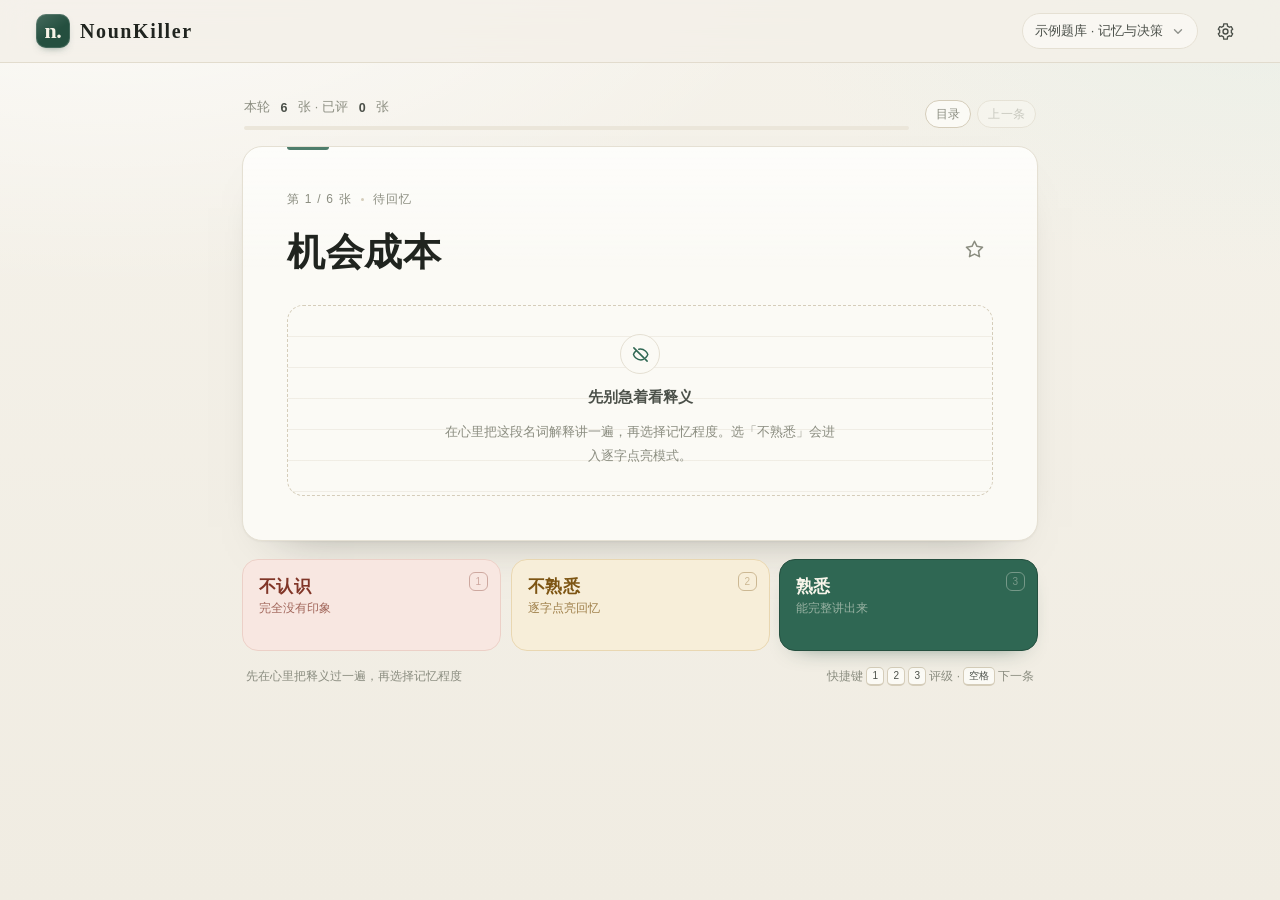
==== web/index.html @ 2505cd63 "NounKiller 1.2.0" ====
<!DOCTYPE html>
<html lang="zh-CN">
<head>
  <meta charset="utf-8">
  <meta name="viewport" content="width=device-width, initial-scale=1, maximum-scale=1, user-scalable=no, viewport-fit=cover">
  <meta name="theme-color" content="#f3f0e8">
  <meta name="description" content="NounKiller —— 用三级记忆评级和逐字回忆，把名词解释真正背下来。">
  <title>NounKiller · 名词解释记忆</title>
  <link rel="icon" href="icons/favicon.svg" type="image/svg+xml">
  <link rel="apple-touch-icon" href="icons/apple-touch-icon.png">
  <link rel="manifest" href="manifest.webmanifest">
  <link rel="stylesheet" href="css/app.css">
</head>
<body>
  <div class="app" id="app">
    <header class="appbar">
      <button class="brand" id="brandHome" type="button" aria-label="回到当前题库">
        <span class="seal" aria-hidden="true">n.</span>
        <span class="brand-name">NounKiller</span>
      </button>
      <div class="appbar-right">
        <button class="deck-chip" id="deckBtn" type="button" aria-haspopup="dialog">
          <span class="deck-chip-label" id="deckName">示例题库</span>
          <svg viewBox="0 0 16 16" aria-hidden="true"><path d="M4 6.5 8 10.5 12 6.5" fill="none" stroke="currentColor" stroke-width="1.6" stroke-linecap="round" stroke-linejoin="round"/></svg>
        </button>
        <button class="icon-btn" id="settingsBtn" type="button" aria-label="设置" aria-haspopup="dialog">
          <svg viewBox="0 0 20 20" aria-hidden="true"><path d="M10 12.6a2.6 2.6 0 1 0 0-5.2 2.6 2.6 0 0 0 0 5.2Z" fill="none" stroke="currentColor" stroke-width="1.5"/><path d="M16.1 11.2a6.6 6.6 0 0 0 0-2.4l1.5-1.2-1.6-2.8-1.9.7a6.5 6.5 0 0 0-2-1.2L11.9 2H8.1l-.2 2.3a6.5 6.5 0 0 0-2 1.2l-1.9-.7L2.4 7.6l1.5 1.2a6.6 6.6 0 0 0 0 2.4l-1.5 1.2 1.6 2.8 1.9-.7a6.5 6.5 0 0 0 2 1.2l.2 2.3h3.8l.2-2.3a6.5 6.5 0 0 0 2-1.2l1.9.7 1.6-2.8-1.5-1.2Z" fill="none" stroke="currentColor" stroke-width="1.4" stroke-linejoin="round"/></svg>
        </button>
      </div>
    </header>

    <main class="main" id="main">
      <section class="screen study" id="studyScreen" aria-live="polite">
        <div class="study-top">
          <div class="study-meta">
            <div class="crumbs" id="crumbs"></div>
            <div class="progress" role="progressbar" aria-label="本轮进度" aria-valuemin="0" aria-valuemax="100" aria-valuenow="0" id="progress">
              <i id="progressFill"></i>
            </div>
          </div>
          <div class="study-nav">
            <button class="nav-btn" id="tocBtn" type="button" aria-haspopup="dialog" title="打开目录">目录</button>
            <button class="nav-btn" id="prevBtn" type="button" title="上一条">上一条</button>
          </div>
        </div>

        <article class="card" id="card">
          <div class="card-eyebrow">
            <span id="cardCounter">第 1 张</span>
            <span class="eyebrow-dot" aria-hidden="true"></span>
            <span id="cardStatus">待回忆</span>
          </div>
          <div class="term-row">
            <h1 class="term" id="term"></h1>
            <button class="fav-btn" id="favBtn" type="button" aria-label="收藏这个词条" aria-pressed="false">
              <svg viewBox="0 0 24 24" aria-hidden="true"><path d="M12 3.4l2.6 5.3 5.8.9-4.2 4.1 1 5.8-5.2-2.7-5.2 2.7 1-5.8-4.2-4.1 5.8-.9z"/></svg>
            </button>
          </div>
          <div class="answer" id="answer"></div>
          <div class="answer-tools" id="answerTools" hidden></div>
        </article>

        <div class="rating" id="ratingBar">
          <button class="rate-btn unknown" type="button" data-rating="unknown">
            <span class="rate-key" aria-hidden="true">1</span>
            <span class="rate-main">不认识</span>
            <span class="rate-sub">完全没有印象</span>
          </button>
          <button class="rate-btn fuzzy" type="button" data-rating="fuzzy">
            <span class="rate-key" aria-hidden="true">2</span>
            <span class="rate-main">不熟悉</span>
            <span class="rate-sub">逐字点亮回忆</span>
          </button>
          <button class="rate-btn known" type="button" data-rating="known">
            <span class="rate-key" aria-hidden="true">3</span>
            <span class="rate-main">熟悉</span>
            <span class="rate-sub">能完整讲出来</span>
          </button>
        </div>

        <div class="next-row" id="nextRow" hidden></div>

        <div class="session-foot" id="sessionFoot">
          <span>先在心里把释义过一遍，再选择记忆程度</span>
          <span class="kbd-hint">快捷键 <kbd>1</kbd><kbd>2</kbd><kbd>3</kbd> 评级 · <kbd>空格</kbd> 下一条</span>
        </div>
      </section>

      <section class="screen done" id="doneScreen" hidden></section>
    </main>

    <div class="toast" id="toast" role="status" aria-live="polite" hidden></div>

    <div class="modal" id="modal" hidden>
      <div class="modal-backdrop" data-close="1"></div>
      <div class="modal-panel" role="dialog" aria-modal="true" aria-labelledby="modalTitle">
        <header class="modal-head">
          <div>
            <p class="modal-kicker" id="modalKicker">NounKiller</p>
            <h2 id="modalTitle">题库</h2>
          </div>
          <button class="icon-btn" type="button" data-close="1" aria-label="关闭">
            <svg viewBox="0 0 20 20" aria-hidden="true"><path d="M5 5l10 10M15 5 5 15" stroke="currentColor" stroke-width="1.6" stroke-linecap="round"/></svg>
          </button>
        </header>
        <div class="modal-body" id="modalBody"></div>
        <footer class="modal-foot" id="modalFoot"></footer>
      </div>
    </div>

  </div>

  <script src="js/core.js"></script>
  <script src="js/store.js"></script>
  <script src="js/app.js"></script>
</body>
</html>
---- web/css/app.css ----
/* ==========================================================================
   NounKiller · app.css
   纸张质感 + 墨绿印章的学习界面；移动端底部固定评级栏。
   ========================================================================== */

:root {
  --bg: #f3f0e8;
  --bg-deep: #ebe6da;
  --surface: #fbfaf5;
  --surface-2: #f7f4ec;
  --ink: #20241f;
  --ink-soft: #4b5049;
  --muted: #8b8d80;
  --line: #e5e0d3;
  --line-strong: #d5cdba;
  --accent: #2f6753;
  --accent-deep: #244f3f;
  --accent-tint: #e4eee7;
  --amber: #9a6b1e;
  --star: #e8b53a;
  --amber-deep: #7d5513;
  --amber-tint: #f7eed9;
  --amber-line: #e9d7b1;
  --brick: #9d4436;
  --brick-deep: #803527;
  --brick-tint: #f8e7e1;
  --brick-line: #ecd0c7;
  --block: #e5dfd0;
  --block-deep: #d8d0bd;
  --radius: 20px;
  --shadow-card: 0 1px 2px rgba(32, 36, 31, 0.04), 0 24px 48px -38px rgba(32, 36, 31, 0.5);
  --font-sans: -apple-system, BlinkMacSystemFont, "PingFang SC", "Hiragino Sans GB", "Microsoft YaHei", "Noto Sans SC", sans-serif;
  --font-serif: "Songti SC", "STSong", "Noto Serif SC", "Source Han Serif SC", "SimSun", Georgia, serif;
  --def-size: 18px;
  --line-height-def: 1.95;
}

* { box-sizing: border-box; }

/* hidden 属性必须始终压过组件的 display */
[hidden] { display: none !important; }

/* 禁止双击/双指缩放页面；滚动与点击不受影响 */
html, body { touch-action: pan-x pan-y; }

html, body { height: 100%; }

body {
  margin: 0;
  background-color: var(--bg);
  background-image:
    radial-gradient(1200px 600px at 8% -8%, rgba(255, 255, 255, 0.75), transparent 60%),
    radial-gradient(900px 500px at 100% 0%, rgba(228, 238, 231, 0.55), transparent 55%),
    linear-gradient(180deg, #f5f2ea 0%, #f0ece2 100%);
  background-attachment: fixed;
  color: var(--ink);
  font-family: var(--font-sans);
  -webkit-font-smoothing: antialiased;
  text-rendering: optimizeLegibility;
  -webkit-tap-highlight-color: transparent;
}

body.font-s { --def-size: 16.5px; }
body.font-l { --def-size: 20px; }

button, input, textarea, select { font: inherit; color: inherit; }
button { cursor: pointer; }
button:disabled { cursor: default; opacity: 0.5; }

:focus-visible {
  outline: 2px solid var(--accent);
  outline-offset: 2px;
}

kbd {
  display: inline-block;
  min-width: 18px;
  padding: 1px 5px;
  border: 1px solid var(--line-strong);
  border-bottom-width: 2px;
  border-radius: 5px;
  background: var(--surface);
  color: var(--ink-soft);
  font-family: var(--font-sans);
  font-size: 10px;
  line-height: 1.4;
  text-align: center;
}

.app {
  min-height: 100dvh;
  display: flex;
  flex-direction: column;
}

/* ---------- 顶栏 ---------- */

.appbar {
  position: sticky;
  top: 0;
  z-index: 30;
  display: flex;
  align-items: center;
  justify-content: space-between;
  gap: 12px;
  padding: 12px clamp(16px, 4vw, 36px);
  background: rgba(243, 240, 232, 0.82);
  -webkit-backdrop-filter: blur(14px) saturate(1.1);
  backdrop-filter: blur(14px) saturate(1.1);
  border-bottom: 1px solid rgba(213, 205, 186, 0.6);
}

.brand {
  display: inline-flex;
  align-items: center;
  flex: 0 1 auto;
  gap: 10px;
  min-width: 0;
  padding: 0;
  border: 0;
  background: none;
  color: var(--ink);
}

.seal {
  display: grid;
  place-items: center;
  width: 34px;
  height: 34px;
  border-radius: 10px;
  background:
    linear-gradient(145deg, rgba(255, 255, 255, 0.16), transparent 55%),
    var(--accent-deep);
  color: #f7f3e7;
  font-family: var(--font-serif);
  font-size: 22px;
  font-weight: 600;
  letter-spacing: -0.02em;
  line-height: 1;
  box-shadow: inset 0 0 0 1px rgba(255, 255, 255, 0.14), 0 4px 10px -6px rgba(36, 79, 63, 0.8);
}

.brand-name {
  overflow: hidden;
  font-family: var(--font-serif);
  font-size: 20px;
  font-weight: 600;
  letter-spacing: 0.08em;
  text-overflow: ellipsis;
  white-space: nowrap;
}

.appbar-right {
  display: flex;
  flex: none;
  align-items: center;
  gap: 8px;
  min-width: 0;
}

.deck-chip {
  display: inline-flex;
  align-items: center;
  gap: 8px;
  min-width: 0;
  max-width: min(46vw, 340px);
  padding: 8px 12px;
  border: 1px solid var(--line);
  border-radius: 999px;
  background: rgba(251, 250, 245, 0.72);
  color: var(--ink-soft);
  font-size: 13px;
  transition: border-color 0.18s, background 0.18s;
}

.deck-chip:hover { border-color: var(--line-strong); background: var(--surface); }

.deck-chip svg { width: 14px; height: 14px; flex: none; opacity: 0.6; }

.deck-chip-label {
  overflow: hidden;
  text-overflow: ellipsis;
  white-space: nowrap;
}

.icon-btn {
  display: grid;
  place-items: center;
  width: 38px;
  height: 38px;
  padding: 0;
  border: 1px solid transparent;
  border-radius: 12px;
  background: transparent;
  color: var(--ink-soft);
  transition: background 0.18s, border-color 0.18s;
}

.icon-btn:hover { background: rgba(251, 250, 245, 0.9); border-color: var(--line); }
.icon-btn svg { width: 19px; height: 19px; }

/* ---------- 主区 ---------- */

.main {
  flex: 1;
  width: min(860px, 100%);
  margin: 0 auto;
  padding: clamp(18px, 3.4vw, 34px) clamp(16px, 4vw, 32px) 96px;
}

.screen { animation: screen-fade 0.24s ease both; }

/* 只做淡入：若给 .screen 加 transform，会让内部 position:fixed 的底部评级栏
   以 .screen 为包含块，移动端会错位。 */
@keyframes screen-fade {
  from { opacity: 0; }
  to { opacity: 1; }
}

@keyframes screen-in {
  from { opacity: 0; transform: translateY(6px); }
  to { opacity: 1; transform: none; }
}

.study-top {
  display: flex;
  align-items: flex-start;
  gap: 16px;
  margin: 2px 2px 16px;
}

.study-meta {
  display: flex;
  flex: 1;
  flex-direction: column;
  gap: 10px;
  min-width: 0;
}

.study-nav {
  display: flex;
  flex: none;
  gap: 6px;
  padding-top: 1px;
}

.nav-btn {
  min-height: 28px;
  padding: 0 10px;
  border: 1px solid var(--line-strong);
  border-radius: 999px;
  background: var(--surface);
  color: var(--muted);
  font-size: 12px;
  letter-spacing: 0.02em;
  white-space: nowrap;
  transition: color 0.16s, border-color 0.16s, background 0.16s;
}

.nav-btn:hover:not(:disabled) {
  color: var(--accent-deep);
  border-color: var(--accent);
  background: var(--accent-soft);
}

.nav-btn:disabled { opacity: 0.4; cursor: default; }

.crumbs {
  display: flex;
  align-items: center;
  gap: 10px;
  font-size: 12.5px;
  color: var(--muted);
  letter-spacing: 0.02em;
}

.crumbs b { color: var(--ink-soft); font-weight: 600; }

.progress {
  height: 4px;
  overflow: hidden;
  border-radius: 999px;
  background: var(--bg-deep);
}

.progress i {
  display: block;
  width: 0%;
  height: 100%;
  border-radius: inherit;
  background: linear-gradient(90deg, var(--accent), #4f8a70);
  transition: width 0.4s cubic-bezier(0.22, 0.7, 0.3, 1);
}

/* ---------- 卡片 ---------- */

.card {
  position: relative;
  padding: clamp(22px, 4.2vw, 44px);
  border: 1px solid var(--line);
  border-radius: var(--radius);
  background:
    linear-gradient(180deg, rgba(255, 255, 255, 0.55), transparent 120px),
    var(--surface);
  box-shadow: var(--shadow-card);
}

.card::before {
  content: "";
  position: absolute;
  top: 0;
  left: clamp(22px, 4.2vw, 44px);
  width: 42px;
  height: 3px;
  border-radius: 0 0 4px 4px;
  background: var(--accent);
  opacity: 0.85;
}

.card-eyebrow {
  display: flex;
  align-items: center;
  gap: 9px;
  margin-bottom: 18px;
  color: var(--muted);
  font-size: 12px;
  letter-spacing: 0.1em;
}

.eyebrow-dot {
  width: 3px;
  height: 3px;
  border-radius: 50%;
  background: var(--line-strong);
}

.term {
  margin: 0 0 clamp(18px, 3vw, 26px);
  color: var(--ink);
  font-family: var(--font-serif);
  font-size: clamp(26px, 3.6vw, 38px);
  font-weight: 700;
  line-height: 1.4;
  letter-spacing: 0.015em;
  overflow-wrap: anywhere;
}

.term:empty::after { content: "（未命名词条）"; color: var(--muted); }

.term-row {
  display: flex;
  align-items: flex-start;
  gap: 12px;
  margin: 0 0 clamp(18px, 3vw, 26px);
}

.term-row .term { flex: 1; min-width: 0; margin: 0; }

.fav-btn {
  flex: none;
  display: grid;
  place-items: center;
  width: 38px;
  height: 38px;
  margin-top: 4px;
  padding: 0;
  border: 0;
  border-radius: 11px;
  background: none;
  color: var(--muted);
  transition: color 0.16s, background 0.16s, transform 0.12s;
}

.fav-btn svg {
  width: 23px;
  height: 23px;
  fill: none;
  stroke: currentColor;
  stroke-width: 1.6;
  stroke-linejoin: round;
}

.fav-btn:hover { background: var(--surface-2); color: var(--amber); }
.fav-btn:active { transform: scale(0.9); }
.fav-btn.on { color: var(--star); }
.fav-btn.on svg { fill: var(--star); stroke: var(--star); }

.answer { min-height: 150px; }

/* 待回忆占位 */

.prompt-block {
  display: flex;
  flex-direction: column;
  align-items: center;
  justify-content: center;
  gap: 10px;
  min-height: 190px;
  padding: 28px 20px;
  border: 1px dashed var(--line-strong);
  border-radius: 16px;
  background:
    repeating-linear-gradient(180deg, transparent 0 30px, rgba(213, 205, 186, 0.28) 30px 31px);
  color: var(--muted);
  text-align: center;
}

.prompt-block .prompt-icon {
  display: grid;
  place-items: center;
  width: 40px;
  height: 40px;
  border: 1px solid var(--line);
  border-radius: 50%;
  background: var(--surface);
  color: var(--accent);
}

.prompt-block .prompt-icon svg { width: 19px; height: 19px; }

.prompt-block p { margin: 0; font-size: 13px; line-height: 1.8; }
.prompt-block .prompt-title { color: var(--ink-soft); font-size: 14.5px; font-weight: 600; }
.prompt-block .prompt-sub { max-width: 30em; }

/* 全文 */

.full-text {
  padding: 20px 22px;
  border: 1px solid var(--line);
  border-radius: 14px;
  background: var(--surface-2);
  color: var(--ink);
  font-size: var(--def-size);
  line-height: var(--line-height-def);
  letter-spacing: 0.012em;
  white-space: pre-wrap;
  overflow-wrap: anywhere;
  user-select: text;
}

.full-text .c { border-radius: 2px; }
.full-text .c.hl-yellow { --hl: #f3e2a0; --hl-ink: #c79a22; }
.full-text .c.hl-green { --hl: #cfe4c6; --hl-ink: #5b9364; }
.full-text .c.hl-pink { --hl: #f4cdd0; --hl-ink: #c26b78; }

.full-text .c.hl-style-marker { background: var(--hl); }

.full-text .c.hl-style-line {
  text-decoration: underline;
  text-decoration-color: var(--hl-ink);
  text-decoration-thickness: 2px;
  text-underline-offset: 4px;
}

.full-text .c.hl-style-wavy {
  text-decoration: underline wavy var(--hl-ink);
  text-decoration-thickness: 1.5px;
  text-underline-offset: 5px;
}

/* 旧数据兼容 */
.full-text .c.hl-underline {
  text-decoration: underline;
  text-decoration-color: var(--accent);
  text-decoration-thickness: 2px;
  text-underline-offset: 4px;
}

.full-text .c.sel {
  background: #cfded6 !important;
  box-shadow: inset 0 -2px 0 rgba(47, 103, 83, 0.55);
}

.answer.marking .full-text { cursor: crosshair; touch-action: none; }
.answer.marking .full-text .c { cursor: text; }

.text-caret-bar {
  display: inline-block;
  width: 2px;
  height: 1.15em;
  margin: 0 -1px;
  vertical-align: -0.18em;
  background: var(--accent);
  animation: caret-blink 1s steps(2) infinite;
}

@keyframes caret-blink { 50% { opacity: 0; } }

.answer-tools {
  display: flex;
  align-items: center;
  justify-content: space-between;
  gap: 12px;
  margin-top: 14px;
  color: var(--muted);
  font-size: 12px;
}

.tool-chip {
  display: inline-flex;
  align-items: center;
  gap: 6px;
  padding: 7px 12px;
  border: 1px solid var(--line);
  border-radius: 999px;
  background: var(--surface);
  color: var(--ink-soft);
  font-size: 12.5px;
  transition: background 0.18s, border-color 0.18s, color 0.18s;
}

.tool-chip:hover { border-color: var(--line-strong); }
.tool-chip.active { border-color: var(--accent); background: var(--accent-tint); color: var(--accent-deep); }
.tool-chip svg { width: 14px; height: 14px; }

.tool-left { display: flex; flex-wrap: wrap; align-items: center; gap: 8px; }
.tool-hint { color: var(--muted); font-size: 12px; }

/* 逐字回忆 */

.recall-wrap { animation: screen-in 0.25s ease both; }

.recall-text {
  padding: 22px 22px 20px;
  border: 1px solid var(--line);
  border-radius: 14px;
  background:
    radial-gradient(140% 100% at 50% 0%, rgba(255, 255, 255, 0.7), transparent 70%),
    var(--surface-2);
  font-size: var(--def-size);
  line-height: var(--line-height-def);
  letter-spacing: 0.012em;
  white-space: pre-wrap;
  overflow-wrap: anywhere;
  user-select: none;
  -webkit-user-select: none;
}

.recall-text .punct { color: #81847a; }

.recall-text .ph {
  color: transparent;
  background-image: linear-gradient(90deg, transparent 5%, var(--block) 5%, var(--block) 95%, transparent 95%);
  border-radius: 4px;
  box-shadow: inset 0 -1px 0 rgba(32, 36, 31, 0.05);
  cursor: pointer;
  transition: background-color 0.16s, filter 0.16s;
}

.recall-text .ph:hover { filter: brightness(0.965); }

.recall-text .ph:active {
  filter: brightness(0.92);
}

.recall-text .ph.on {
  color: var(--ink);
  background-image: none;
}

.recall-text .ph.flash {
  animation: ph-flash 0.9s ease-out;
}

@keyframes ph-flash {
  0% { color: var(--ink); background-color: #f2df9f; box-shadow: 0 0 0 3px rgba(242, 223, 159, 0.28); }
  100% { color: var(--ink); background-color: transparent; box-shadow: none; }
}

.recall-hint {
  display: flex;
  align-items: center;
  justify-content: space-between;
  gap: 12px;
  margin-top: 14px;
  color: var(--muted);
  font-size: 12.5px;
  line-height: 1.6;
}

.recall-hint b { color: var(--ink-soft); font-weight: 600; }
.recall-hint .hint-dot {
  display: inline-block;
  width: 7px;
  height: 7px;
  margin-right: 6px;
  border-radius: 50%;
  background: var(--amber);
  box-shadow: 0 0 0 3px rgba(154, 107, 30, 0.12);
}

.link-btn {
  padding: 2px;
  border: 0;
  background: none;
  color: var(--accent);
  font-size: 12.5px;
  text-decoration: underline;
  text-underline-offset: 3px;
  text-decoration-color: rgba(47, 103, 83, 0.35);
}

.link-btn:hover { text-decoration-color: var(--accent); }

/* ---------- 评级栏 ---------- */

.rating {
  display: grid;
  grid-template-columns: repeat(3, minmax(0, 1fr));
  gap: 10px;
  margin-top: 18px;
}

.rate-btn {
  position: relative;
  display: flex;
  flex-direction: column;
  align-items: flex-start;
  gap: 3px;
  min-height: 92px;
  padding: 15px 16px 14px;
  border: 1px solid var(--line);
  border-radius: 16px;
  background: var(--surface);
  text-align: left;
  transition: transform 0.14s cubic-bezier(0.2, 0.8, 0.3, 1), box-shadow 0.18s, filter 0.18s, border-color 0.18s;
  will-change: transform;
}

.rate-btn:hover { transform: translateY(-2px); box-shadow: 0 14px 22px -20px rgba(32, 36, 31, 0.6); }
.rate-btn:active { transform: translateY(0) scale(0.976); }

.rate-main { font-size: 17px; font-weight: 650; letter-spacing: 0.02em; }
.rate-sub { font-size: 11.5px; opacity: 0.72; }

.rate-key {
  position: absolute;
  top: 12px;
  right: 12px;
  display: grid;
  place-items: center;
  width: 19px;
  height: 19px;
  border: 1px solid currentColor;
  border-radius: 6px;
  font-size: 10px;
  opacity: 0.35;
}

.rate-btn.unknown { border-color: var(--brick-line); background: var(--brick-tint); color: var(--brick-deep); }
.rate-btn.fuzzy { border-color: var(--amber-line); background: var(--amber-tint); color: var(--amber-deep); }
.rate-btn.known {
  border-color: var(--accent-deep);
  background: var(--accent);
  color: #f8f5ea;
  box-shadow: 0 10px 24px -18px rgba(36, 79, 63, 0.9);
}
.rate-btn.known .rate-sub { color: rgba(248, 245, 234, 0.72); }

/* 下一条 */

.next-row {
  display: flex;
  align-items: center;
  gap: 10px;
  margin-top: 18px;
  animation: screen-in 0.24s ease both;
}

.rating-badge {
  display: inline-flex;
  align-items: center;
  gap: 7px;
  flex: none;
  padding: 10px 14px;
  border: 1px solid var(--line);
  border-radius: 999px;
  background: var(--surface);
  color: var(--ink-soft);
  font-size: 12.5px;
}

.rating-badge .dot { width: 7px; height: 7px; border-radius: 50%; background: var(--muted); }
.rating-badge.known .dot { background: var(--accent); }
.rating-badge.fuzzy .dot { background: var(--amber); }
.rating-badge.unknown .dot { background: var(--brick); }

.next-btn {
  display: flex;
  flex: 1;
  align-items: center;
  justify-content: center;
  gap: 9px;
  min-height: 52px;
  padding: 0 20px;
  border: 0;
  border-radius: 15px;
  background: var(--accent);
  color: #f9f6ec;
  font-size: 15.5px;
  font-weight: 600;
  letter-spacing: 0.06em;
  box-shadow: 0 14px 26px -20px rgba(36, 79, 63, 0.9);
  transition: transform 0.14s, filter 0.18s, background 0.18s;
}

.next-btn:hover { filter: brightness(1.06); transform: translateY(-1px); }
.next-btn:active { transform: scale(0.985); }
.next-btn svg { width: 17px; height: 17px; }

.next-hint { flex: none; color: var(--muted); font-size: 11.5px; }

.session-foot {
  display: flex;
  align-items: center;
  justify-content: space-between;
  gap: 16px;
  margin: 16px 4px 0;
  color: var(--muted);
  font-size: 12px;
}

.kbd-hint { display: inline-flex; align-items: center; gap: 3px; }

/* ---------- 完成 / 空状态 ---------- */

.done-card {
  display: flex;
  flex-direction: column;
  align-items: center;
  padding: clamp(30px, 5vw, 54px) clamp(22px, 4vw, 46px);
  border: 1px solid var(--line);
  border-radius: var(--radius);
  background: var(--surface);
  box-shadow: var(--shadow-card);
  text-align: center;
  animation: screen-in 0.3s ease both;
}

.done-seal {
  display: grid;
  place-items: center;
  width: 66px;
  height: 66px;
  margin-bottom: 20px;
  border-radius: 20px;
  background: var(--accent-deep);
  color: #f7f3e7;
  font-family: var(--font-serif);
  font-size: 40px;
  font-weight: 600;
  letter-spacing: -0.02em;
  box-shadow: inset 0 0 0 1px rgba(255, 255, 255, 0.14), 0 16px 30px -22px rgba(36, 79, 63, 0.9);
}

.done-card h2 {
  margin: 0 0 8px;
  font-family: var(--font-serif);
  font-size: clamp(24px, 3.2vw, 30px);
  letter-spacing: 0.04em;
}

.done-sub { margin: 0 0 26px; color: var(--muted); font-size: 13.5px; line-height: 1.8; }

.done-stats {
  display: grid;
  grid-template-columns: repeat(3, minmax(0, 1fr));
  width: min(460px, 100%);
  gap: 10px;
  margin-bottom: 26px;
}

.done-stat {
  padding: 16px 8px 14px;
  border: 1px solid var(--line);
  border-radius: 14px;
  background: var(--surface-2);
}

.done-stat b { display: block; font-family: var(--font-serif); font-size: 26px; line-height: 1.15; }
.done-stat span { display: block; margin-top: 4px; color: var(--muted); font-size: 11.5px; letter-spacing: 0.06em; }
.done-stat.known b { color: var(--accent); }
.done-stat.fuzzy b { color: var(--amber); }
.done-stat.unknown b { color: var(--brick); }

.done-meta {
  display: flex;
  flex-wrap: wrap;
  justify-content: center;
  gap: 8px 18px;
  margin-bottom: 28px;
  color: var(--muted);
  font-size: 12.5px;
}

.done-actions { display: flex; flex-wrap: wrap; justify-content: center; gap: 10px; }

.primary-btn, .ghost-btn {
  display: inline-flex;
  align-items: center;
  justify-content: center;
  gap: 8px;
  min-height: 48px;
  padding: 0 22px;
  border-radius: 14px;
  font-size: 14.5px;
  font-weight: 600;
  letter-spacing: 0.04em;
  transition: transform 0.14s, filter 0.18s, border-color 0.18s, background 0.18s;
}

.primary-btn { border: 0; background: var(--accent); color: #f9f6ec; }
.primary-btn.danger { background: var(--brick); }
.confirm-text { margin: 0; color: var(--ink-soft); font-size: 13.5px; line-height: 1.85; }
.primary-btn:hover { filter: brightness(1.06); transform: translateY(-1px); }
.primary-btn:active { transform: scale(0.985); }

.ghost-btn { border: 1px solid var(--line-strong); background: transparent; color: var(--ink-soft); }
.ghost-btn:hover { background: var(--surface-2); border-color: var(--muted); }

.empty-panel {
  padding: clamp(28px, 5vw, 48px);
  border: 1px dashed var(--line-strong);
  border-radius: var(--radius);
  background: rgba(251, 250, 245, 0.55);
  text-align: center;
}

.empty-panel h2 { margin: 0 0 8px; font-family: var(--font-serif); font-size: 24px; }
.empty-panel p { margin: 0 0 22px; color: var(--muted); font-size: 13.5px; line-height: 1.85; }
.empty-actions { display: flex; flex-wrap: wrap; justify-content: center; gap: 10px; }

/* ---------- 弹层 ---------- */

.modal { position: fixed; inset: 0; z-index: 60; display: grid; place-items: center; padding: 20px; }
.modal[hidden] { display: none; }

.modal-backdrop {
  position: absolute;
  inset: 0;
  background: rgba(26, 29, 24, 0.42);
  -webkit-backdrop-filter: blur(4px);
  backdrop-filter: blur(4px);
  animation: fade-in 0.2s ease both;
}

@keyframes fade-in { from { opacity: 0; } to { opacity: 1; } }

.modal-panel {
  position: relative;
  display: flex;
  flex-direction: column;
  width: min(620px, 100%);
  max-height: min(86vh, 780px);
  border: 1px solid var(--line);
  border-radius: 22px;
  background: var(--surface);
  box-shadow: 0 40px 90px -30px rgba(20, 24, 19, 0.55);
  animation: panel-in 0.24s cubic-bezier(0.22, 0.8, 0.3, 1) both;
  overflow: hidden;
}

@keyframes panel-in {
  from { opacity: 0; transform: translateY(14px) scale(0.985); }
  to { opacity: 1; transform: none; }
}

.modal-head {
  display: flex;
  align-items: flex-start;
  justify-content: space-between;
  gap: 16px;
  padding: 22px 24px 14px;
}

.modal-kicker {
  margin: 0 0 4px;
  color: var(--accent);
  font-size: 10.5px;
  font-weight: 700;
  letter-spacing: 0.18em;
  text-transform: uppercase;
}

.modal-head h2 { margin: 0; font-family: var(--font-serif); font-size: 23px; letter-spacing: 0.04em; }

.modal-body {
  flex: 1;
  overflow: auto;
  padding: 4px 24px 18px;
  -webkit-overflow-scrolling: touch;
}

.modal-foot {
  display: flex;
  align-items: center;
  justify-content: flex-end;
  gap: 10px;
  padding: 14px 24px calc(14px + env(safe-area-inset-bottom));
  border-top: 1px solid var(--line);
  background: var(--surface);
}

.modal-foot .foot-left { margin-right: auto; color: var(--muted); font-size: 12px; }

.modal-foot .primary-btn, .modal-foot .ghost-btn { min-height: 44px; padding: 0 18px; font-size: 13.5px; }

/* 题库列表 */

.deck-list { display: flex; flex-direction: column; gap: 8px; margin: 6px 0 16px; }

.deck-row {
  display: flex;
  align-items: center;
  gap: 12px;
  padding: 13px 14px;
  border: 1px solid var(--line);
  border-radius: 14px;
  background: var(--surface-2);
  transition: border-color 0.18s, background 0.18s;
}

.deck-row.active { border-color: var(--accent); background: var(--accent-tint); }

.deck-row.is-virtual { border-style: dashed; background: var(--surface); }
.deck-name-line { display: flex; align-items: center; gap: 7px; min-width: 0; }
.deck-name-line .deck-name { min-width: 0; }
.deck-pin {
  flex: none;
  padding: 2px 6px;
  border-radius: 999px;
  background: var(--accent-tint);
  color: var(--accent);
  font-size: 9.5px;
  font-weight: 600;
  letter-spacing: 0.08em;
}

.deck-radio {
  display: grid;
  place-items: center;
  flex: none;
  width: 20px;
  height: 20px;
  padding: 0;
  border: 1.5px solid var(--line-strong);
  border-radius: 50%;
  background: transparent;
}

.deck-row.active .deck-radio { border-color: var(--accent); }
.deck-row.active .deck-radio::after {
  content: "";
  width: 10px;
  height: 10px;
  border-radius: 50%;
  background: var(--accent);
}

.deck-info { flex: 1; min-width: 0; }
.deck-name {
  display: block;
  overflow: hidden;
  text-overflow: ellipsis;
  white-space: nowrap;
  font-size: 14px;
  font-weight: 600;
}
.deck-meta { display: block; margin-top: 3px; color: var(--muted); font-size: 11.5px; }

.deck-actions { display: flex; gap: 2px; flex: none; }

.mini-btn {
  display: grid;
  place-items: center;
  width: 32px;
  height: 32px;
  padding: 0;
  border: 0;
  border-radius: 9px;
  background: transparent;
  color: var(--muted);
  font-size: 12px;
}
.mini-btn:hover { background: rgba(32, 36, 31, 0.06); color: var(--ink); }
.mini-btn svg { width: 15px; height: 15px; }

.deck-rename-input {
  width: 100%;
  padding: 6px 8px;
  border: 1px solid var(--accent);
  border-radius: 8px;
  background: var(--surface);
  font-size: 14px;
  font-weight: 600;
}

.deck-toolbar { display: flex; flex-wrap: wrap; gap: 8px; margin-bottom: 8px; }

/* 导入 */

.field { display: flex; flex-direction: column; gap: 6px; margin-bottom: 16px; }
.field label { color: var(--ink-soft); font-size: 12.5px; font-weight: 600; letter-spacing: 0.02em; }

.text-input {
  width: 100%;
  padding: 11px 13px;
  border: 1px solid var(--line-strong);
  border-radius: 12px;
  background: var(--surface);
  font-size: 14px;
  transition: border-color 0.18s, box-shadow 0.18s;
}

.text-input:focus { outline: none; border-color: var(--accent); box-shadow: 0 0 0 3px rgba(47, 103, 83, 0.12); }

.deck-editor-text {
  min-height: 260px;
  resize: vertical;
  line-height: 1.75;
  font-family: ui-monospace, "SF Mono", Menlo, "PingFang SC", monospace;
}

.drop-zone {
  display: flex;
  flex-direction: column;
  align-items: center;
  gap: 8px;
  padding: 26px 18px;
  margin-bottom: 12px;
  border: 1.5px dashed var(--line-strong);
  border-radius: 14px;
  background: var(--surface-2);
  color: var(--muted);
  font-size: 12.5px;
  text-align: center;
  cursor: pointer;
  transition: border-color 0.18s, background 0.18s;
}

.drop-zone:hover, .drop-zone.dragover { border-color: var(--accent); background: var(--accent-tint); }
.drop-zone svg { width: 24px; height: 24px; color: var(--accent); }
.drop-zone b { color: var(--ink-soft); }
.drop-zone span { line-height: 1.7; }

.import-textarea {
  width: 100%;
  min-height: 190px;
  padding: 14px;
  border: 1px solid var(--line-strong);
  border-radius: 12px;
  background: var(--surface);
  font-family: var(--font-sans);
  font-size: 13.5px;
  line-height: 1.8;
  resize: vertical;
}

.import-textarea:focus { outline: none; border-color: var(--accent); box-shadow: 0 0 0 3px rgba(47, 103, 83, 0.12); }

.import-help {
  margin: 4px 0 0;
  color: var(--muted);
  font-size: 11.5px;
  line-height: 1.8;
}

.import-preview {
  margin-top: 14px;
  padding: 12px 14px;
  border-radius: 12px;
  background: var(--surface-2);
  border: 1px solid var(--line);
  font-size: 12.5px;
  color: var(--muted);
  line-height: 1.8;
}

.import-preview.ok { border-color: #c6dcc9; background: #eef5ec; color: var(--accent-deep); }
.import-preview.err { border-color: var(--brick-line); background: var(--brick-tint); color: var(--brick-deep); }
.import-preview .preview-items { margin: 6px 0 0; padding: 0; list-style: none; }
.import-preview .preview-items li {
  overflow: hidden;
  text-overflow: ellipsis;
  white-space: nowrap;
  color: var(--ink-soft);
}
.import-preview .preview-items li + li { margin-top: 3px; }

/* 设置 */

.setting-group { padding: 16px 0; border-bottom: 1px solid var(--line); }
.setting-group:last-child { border-bottom: 0; }

.setting-row {
  display: flex;
  align-items: center;
  justify-content: space-between;
  gap: 18px;
  margin-bottom: 12px;
}
.setting-row:last-child { margin-bottom: 0; }

.setting-label { font-size: 13.5px; font-weight: 600; }
.setting-desc { margin-top: 4px; color: var(--muted); font-size: 11.5px; line-height: 1.7; }

.stepper { display: inline-flex; align-items: center; gap: 0; border: 1px solid var(--line-strong); border-radius: 11px; overflow: hidden; background: var(--surface); }
.stepper button { width: 38px; height: 38px; border: 0; background: transparent; color: var(--ink-soft); font-size: 18px; line-height: 1; }
.stepper button:hover { background: var(--surface-2); }
.stepper input {
  width: 58px;
  height: 38px;
  border: 0;
  border-left: 1px solid var(--line);
  border-right: 1px solid var(--line);
  background: transparent;
  text-align: center;
  font-size: 14px;
  -moz-appearance: textfield;
  appearance: textfield;
}
.stepper input::-webkit-outer-spin-button, .stepper input::-webkit-inner-spin-button { -webkit-appearance: none; margin: 0; }

.segmented { display: inline-flex; padding: 3px; border: 1px solid var(--line); border-radius: 11px; background: var(--surface-2); gap: 2px; }
.segmented button {
  min-width: 58px;
  padding: 7px 12px;
  border: 0;
  border-radius: 8px;
  background: transparent;
  color: var(--muted);
  font-size: 12.5px;
  white-space: nowrap;
}
.segmented button.active { background: var(--surface); color: var(--ink); box-shadow: 0 1px 3px rgba(32, 36, 31, 0.12); }

.danger-btn {
  padding: 8px 14px;
  border: 1px solid var(--brick-line);
  border-radius: 10px;
  background: var(--brick-tint);
  color: var(--brick-deep);
  font-size: 12.5px;
  white-space: nowrap;
}
.danger-btn:hover { filter: brightness(0.97); }

.about-note { margin: 0; color: var(--muted); font-size: 11.5px; line-height: 1.8; }
.about-note + .about-note { margin-top: 5px; }

.swatches { display: flex; flex: none; align-items: center; gap: 8px; }

.swatch {
  width: 28px;
  height: 28px;
  padding: 0;
  border: 1px solid rgba(32, 36, 31, 0.14);
  border-radius: 50%;
  transition: transform 0.12s, box-shadow 0.14s;
}

.swatch.yellow { background: #f3e2a0; }
.swatch.green { background: #cfe4c6; }
.swatch.pink { background: #f4cdd0; }
.swatch:active { transform: scale(0.92); }
.swatch.active { box-shadow: 0 0 0 2px var(--surface), 0 0 0 3.5px var(--accent); }

.about-author {
  margin: 10px 0 3px;
  color: var(--muted);
  font-size: 12.5px;
  letter-spacing: 0.02em;
}

/* toast */

.toast {
  position: fixed;
  left: 50%;
  bottom: calc(28px + env(safe-area-inset-bottom));
  z-index: 90;
  transform: translate(-50%, 10px);
  max-width: min(88vw, 460px);
  padding: 11px 18px;
  border-radius: 999px;
  background: rgba(28, 32, 26, 0.94);
  color: #f4f1e7;
  font-size: 12.5px;
  line-height: 1.5;
  text-align: center;
  box-shadow: 0 16px 34px -18px rgba(16, 19, 15, 0.7);
  opacity: 0;
  pointer-events: none;
  transition: opacity 0.2s, transform 0.2s;
}

.toast.show { opacity: 1; transform: translate(-50%, 0); }

/* ---------- 移动端 ---------- */

/* 目录 */
.toc-list { display: flex; flex-direction: column; margin: -4px 0; }

.toc-group {
  padding: 14px 10px 6px;
  color: var(--muted);
  font-size: 10.5px;
  font-weight: 600;
  letter-spacing: 0.18em;
}

.toc-group:first-child { padding-top: 2px; }

.toc-item {
  display: flex;
  align-items: center;
  gap: 6px;
  border-bottom: 1px solid var(--line);
}

.toc-main {
  display: flex;
  flex: 1;
  align-items: baseline;
  gap: 12px;
  min-width: 0;
  padding: 12px 4px 12px 10px;
  border: 0;
  background: none;
  color: var(--ink);
  font-size: 15.5px;
  text-align: left;
  transition: color 0.14s;
}

.toc-item .fav-btn { width: 36px; height: 36px; margin: 0; }
.toc-item .fav-btn svg { width: 20px; height: 20px; }

.toc-item:last-child { border-bottom: 0; }
.toc-main:hover { color: var(--accent-deep); }

.toc-num {
  flex: none;
  width: 22px;
  color: var(--muted);
  font-size: 11.5px;
  font-variant-numeric: tabular-nums;
}

.toc-term { flex: 1; line-height: 1.5; }

.toc-item.is-current .toc-main { color: var(--accent-deep); font-weight: 600; }
.toc-item.is-current .toc-num { color: var(--accent); }

@media (max-width: 720px) {
  .appbar {
    gap: 8px;
    padding: 9px max(12px, env(safe-area-inset-right)) 9px max(12px, env(safe-area-inset-left));
  }
  .brand { gap: 7px; }
  .brand-name { max-width: 38vw; font-size: 17px; letter-spacing: 0.04em; }
  .seal { width: 31px; height: 31px; font-size: 19px; }
  .appbar-right { gap: 6px; }
  .deck-chip { max-width: 36vw; padding: 6px 9px; font-size: 12px; }
  .icon-btn { width: 34px; height: 34px; }

  .main { padding: 14px 14px 190px; }

  .study-top { margin-bottom: 12px; gap: 10px; }
  .nav-btn { min-height: 26px; padding: 0 8px; font-size: 11.5px; }
  .crumbs { font-size: 12px; }

  .card { padding: 20px 17px 20px; border-radius: 18px; }
  .card::before { left: 17px; }
  .card-eyebrow { margin-bottom: 14px; }

  .term { margin-bottom: 16px; font-size: clamp(25px, 7.2vw, 33px); }

  .prompt-block { min-height: 160px; padding: 22px 16px; }
  .full-text, .recall-text { padding: 17px 15px; border-radius: 13px; }

  .rating {
    position: fixed;
    left: 0;
    right: 0;
    bottom: 0;
    z-index: 40;
    gap: 7px;
    margin: 0;
    padding: 10px 12px calc(10px + env(safe-area-inset-bottom));
    background: linear-gradient(180deg, rgba(243, 240, 232, 0), rgba(243, 240, 232, 0.94) 26%, var(--bg) 60%);
  }

  .rate-btn { min-height: 74px; padding: 11px 10px 10px; border-radius: 14px; }
  .rate-main { font-size: 15.5px; }
  .rate-sub { font-size: 10px; }
  .rate-key { top: 8px; right: 8px; width: 16px; height: 16px; font-size: 9px; }

  @media (max-width: 370px) {
    .brand-name { font-size: 15.5px; max-width: 32vw; }
    .seal { width: 29px; height: 29px; font-size: 18px; }
    .deck-chip { max-width: 32vw; font-size: 11.5px; }
  }

  .next-row {
    position: fixed;
    left: 0;
    right: 0;
    bottom: 0;
    z-index: 40;
    gap: 8px;
    margin: 0;
    padding: 10px 12px calc(10px + env(safe-area-inset-bottom));
    background: linear-gradient(180deg, rgba(243, 240, 232, 0), rgba(243, 240, 232, 0.94) 30%, var(--bg) 65%);
  }

  .setting-row { flex-wrap: wrap; row-gap: 10px; }
  .setting-row .segmented { margin-left: auto; }

  .tool-hint { display: none; }
  .answer-tools { gap: 8px; }
  .tool-chip { padding: 7px 10px; font-size: 12px; }

  .rating-badge { padding: 9px 11px; font-size: 11.5px; }
  .next-btn { min-height: 50px; font-size: 15px; }
  .next-hint { display: none; }

  .session-foot { display: none; }

  .modal { padding: 0; align-items: end; }
  .modal-panel {
    width: 100%;
    max-height: 92dvh;
    border-radius: 22px 22px 0 0;
    border-bottom: 0;
    animation: sheet-in 0.26s cubic-bezier(0.22, 0.8, 0.3, 1) both;
  }

  @keyframes sheet-in { from { transform: translateY(40px); opacity: 0.6; } to { transform: none; opacity: 1; } }

  .modal-head { padding: 20px 18px 12px; }
  .modal-body { padding: 4px 18px 14px; }
  .modal-foot { padding: 12px 18px calc(12px + env(safe-area-inset-bottom)); }

  .done-card { padding: 30px 18px; border-radius: 18px; }
  .done-stats { gap: 7px; }
  .done-stat b { font-size: 22px; }

  .toast { bottom: calc(104px + env(safe-area-inset-bottom)); }
}

@media (max-width: 400px) {
  .rate-sub { display: none; }
  .rate-btn { min-height: 66px; align-items: center; justify-content: center; text-align: center; }
  .rate-key { display: none; }
}

@media (prefers-reduced-motion: reduce) {
  *, *::before, *::after {
    animation-duration: 0.001ms !important;
    animation-iteration-count: 1 !important;
    transition-duration: 0.001ms !important;
  }
  .screen { animation: none; }
}
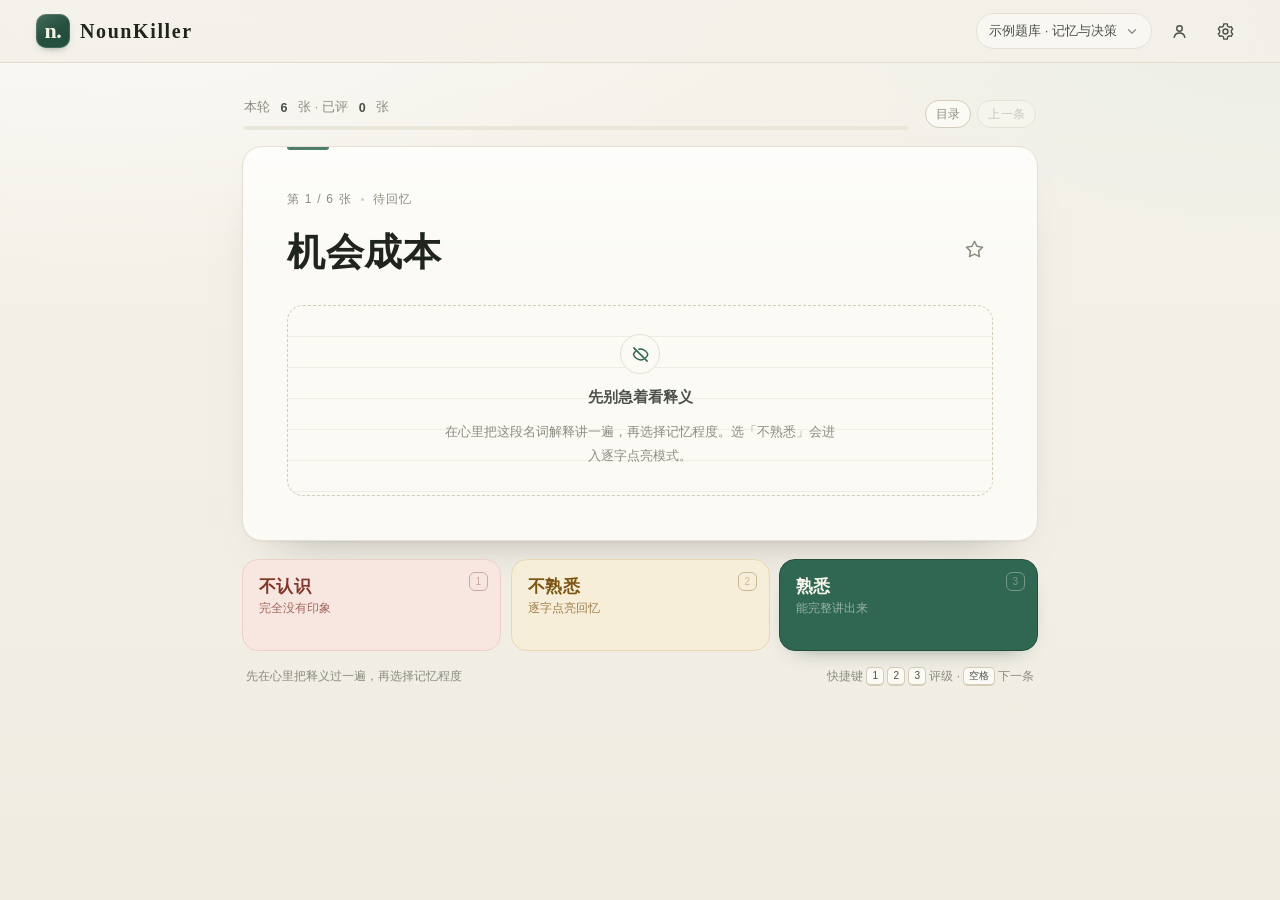
==== commit a47165f7: "1.4.0：邮箱账号、云端同步、留言与管理员后台" ====
--- a/web/index.html
+++ b/web/index.html
@@ -22,6 +22,9 @@
         <button class="deck-chip" id="deckBtn" type="button" aria-haspopup="dialog">
           <span class="deck-chip-label" id="deckName">示例题库</span>
           <svg viewBox="0 0 16 16" aria-hidden="true"><path d="M4 6.5 8 10.5 12 6.5" fill="none" stroke="currentColor" stroke-width="1.6" stroke-linecap="round" stroke-linejoin="round"/></svg>
+        </button>
+        <button class="icon-btn account-btn" id="accountBtn" type="button" aria-label="登录账号" aria-haspopup="dialog">
+          <svg viewBox="0 0 20 20" aria-hidden="true"><circle cx="10" cy="6.8" r="2.9" fill="none" stroke="currentColor" stroke-width="1.5"/><path d="M4.4 16.2c.5-3 2.8-4.7 5.6-4.7s5.1 1.7 5.6 4.7" fill="none" stroke="currentColor" stroke-width="1.5" stroke-linecap="round"/></svg>
         </button>
         <button class="icon-btn" id="settingsBtn" type="button" aria-label="设置" aria-haspopup="dialog">
           <svg viewBox="0 0 20 20" aria-hidden="true"><path d="M10 12.6a2.6 2.6 0 1 0 0-5.2 2.6 2.6 0 0 0 0 5.2Z" fill="none" stroke="currentColor" stroke-width="1.5"/><path d="M16.1 11.2a6.6 6.6 0 0 0 0-2.4l1.5-1.2-1.6-2.8-1.9.7a6.5 6.5 0 0 0-2-1.2L11.9 2H8.1l-.2 2.3a6.5 6.5 0 0 0-2 1.2l-1.9-.7L2.4 7.6l1.5 1.2a6.6 6.6 0 0 0 0 2.4l-1.5 1.2 1.6 2.8 1.9-.7a6.5 6.5 0 0 0 2 1.2l.2 2.3h3.8l.2-2.3a6.5 6.5 0 0 0 2-1.2l1.9.7 1.6-2.8-1.5-1.2Z" fill="none" stroke="currentColor" stroke-width="1.4" stroke-linejoin="round"/></svg>
@@ -112,6 +115,8 @@
 
   <script src="js/core.js"></script>
   <script src="js/store.js"></script>
+  <script src="js/extract.js"></script>
   <script src="js/app.js"></script>
+  <script src="js/account.js"></script>
 </body>
 </html>
--- a/web/css/app.css
+++ b/web/css/app.css
@@ -1363,3 +1363,110 @@
   }
   .screen { animation: none; }
 }
+
+/* ---------------- 账号与云端 ---------------- */
+
+.account-btn { position: relative; }
+.account-btn.signed-in { color: var(--accent); }
+.account-dot {
+  position: absolute; top: 6px; right: 6px; width: 7px; height: 7px;
+  border-radius: 50%; background: var(--amber);
+  box-shadow: 0 0 0 2px var(--surface);
+}
+.account-form { display: flex; flex-direction: column; }
+.account-tabs { align-self: flex-start; margin-bottom: 16px; }
+.account-tabs button { min-width: 72px; }
+.account-intro {
+  margin: 0 0 14px; color: var(--muted); font-size: 12.5px; line-height: 1.75;
+}
+.field-hint { margin: 0; color: var(--muted); font-size: 11px; }
+.account-error {
+  margin: 0 0 10px; padding: 9px 11px; border-radius: 9px;
+  background: #f7e7e4; color: var(--brick); font-size: 12px; line-height: 1.5;
+}
+.account-auth-form .field:last-of-type { margin-bottom: 8px; }
+
+.account-panel { display: flex; flex-direction: column; }
+.account-head {
+  display: flex; align-items: baseline; gap: 10px; padding-bottom: 12px;
+  border-bottom: 1px solid var(--line);
+}
+.account-email { font-family: var(--font-serif); font-size: 20px; letter-spacing: 0.01em; word-break: break-all; }
+.account-role {
+  padding: 2px 8px; border-radius: 999px; background: var(--surface-2);
+  color: var(--muted); font-size: 11px; white-space: nowrap;
+}
+.account-role:first-letter { letter-spacing: 0; }
+.account-status {
+  display: flex; align-items: center; gap: 8px; padding: 13px 0;
+  color: var(--muted); font-size: 12px;
+}
+.cloud-dot { width: 7px; height: 7px; border-radius: 50%; background: var(--accent); flex: none; }
+.account-stats {
+  display: grid; grid-template-columns: repeat(3, 1fr); gap: 8px;
+  padding-bottom: 14px;
+}
+.account-stat {
+  display: flex; flex-direction: column; gap: 3px; padding: 11px 12px;
+  border: 1px solid var(--line); border-radius: 11px; background: var(--surface-2);
+}
+.account-stat strong { font-family: var(--font-serif); font-size: 20px; font-weight: 500; }
+.account-stat span { color: var(--muted); font-size: 11px; }
+.account-actions { display: flex; flex-wrap: wrap; gap: 8px; padding: 4px 0 12px; }
+.account-actions .ghost-btn { min-height: 40px; padding: 0 14px; font-size: 12.5px; }
+.account-foot-note { margin: 0; color: var(--muted); font-size: 11.5px; line-height: 1.75; }
+
+.thread-panel { display: flex; flex-direction: column; gap: 12px; min-height: 260px; }
+.thread-list {
+  display: flex; flex-direction: column; gap: 9px; max-height: 46vh; overflow-y: auto;
+  padding: 4px 2px 8px;
+}
+.thread-empty { margin: 0; padding: 34px 8px; color: var(--muted); font-size: 12.5px; text-align: center; line-height: 1.8; }
+.msg-row { display: flex; }
+.msg-row.from-user { justify-content: flex-end; }
+.msg-bubble {
+  max-width: 82%; padding: 9px 12px 7px; border-radius: 13px;
+  background: var(--surface-2); border: 1px solid var(--line);
+}
+.msg-row.from-user .msg-bubble { background: #e7efe9; border-color: #d6e2d9; }
+.msg-body { font-size: 13.5px; line-height: 1.7; white-space: pre-wrap; word-break: break-word; }
+.msg-time { margin-top: 4px; color: var(--muted); font-size: 10px; text-align: right; }
+.thread-composer { display: flex; gap: 8px; align-items: flex-end; }
+.thread-composer textarea {
+  flex: 1; min-height: 46px; max-height: 120px; resize: vertical; padding: 10px 12px;
+  border: 1px solid var(--line-strong); border-radius: 11px; background: var(--surface);
+  color: var(--ink); font: inherit; font-size: 13px; line-height: 1.6;
+}
+.thread-composer textarea:focus { outline: none; border-color: var(--accent); box-shadow: 0 0 0 3px rgba(47, 103, 83, 0.12); }
+.thread-composer .primary-btn { min-height: 46px; padding: 0 16px; }
+
+.admin-toolbar { display: flex; align-items: center; justify-content: space-between; gap: 10px; margin-bottom: 7px; }
+.admin-summary { color: var(--muted); font-size: 11.5px; }
+.admin-refresh { min-height: 34px; padding: 0 12px; font-size: 11.5px; }
+.admin-users { display: flex; flex-direction: column; }
+.admin-user {
+  display: flex; align-items: center; gap: 12px; padding: 12px 2px;
+  border-bottom: 1px solid var(--line);
+}
+.admin-user:last-child { border-bottom: 0; }
+.admin-user-main { min-width: 0; flex: 1; }
+.admin-user-name { display: flex; align-items: center; gap: 7px; flex-wrap: wrap; }
+.admin-user-name strong { font-size: 13px; font-weight: 600; word-break: break-all; }
+.admin-user-meta { margin-top: 3px; color: var(--muted); font-size: 11px; line-height: 1.6; }
+.presence-dot { width: 7px; height: 7px; border-radius: 50%; background: #c6c1b4; flex: none; }
+.presence-dot.on { background: #4e8b6b; box-shadow: 0 0 0 3px rgba(78, 139, 107, 0.14); }
+.admin-tag {
+  padding: 1px 7px; border-radius: 999px; background: var(--surface-2);
+  color: var(--muted); font-size: 10px; white-space: nowrap;
+}
+.admin-tag.unread { background: #f6e9d1; color: var(--amber); }
+.admin-open { min-height: 34px; padding: 0 12px; font-size: 11.5px; flex: none; }
+.back-btn { align-self: flex-start; min-height: 32px; padding: 0 10px; font-size: 11.5px; }
+.admin-thread .thread-list { max-height: 36vh; }
+
+@media (max-width: 720px) {
+  .account-stats { gap: 6px; }
+  .account-stat { padding: 9px 10px; }
+  .thread-list { max-height: 38vh; }
+  .admin-thread .thread-list { max-height: 31vh; }
+}
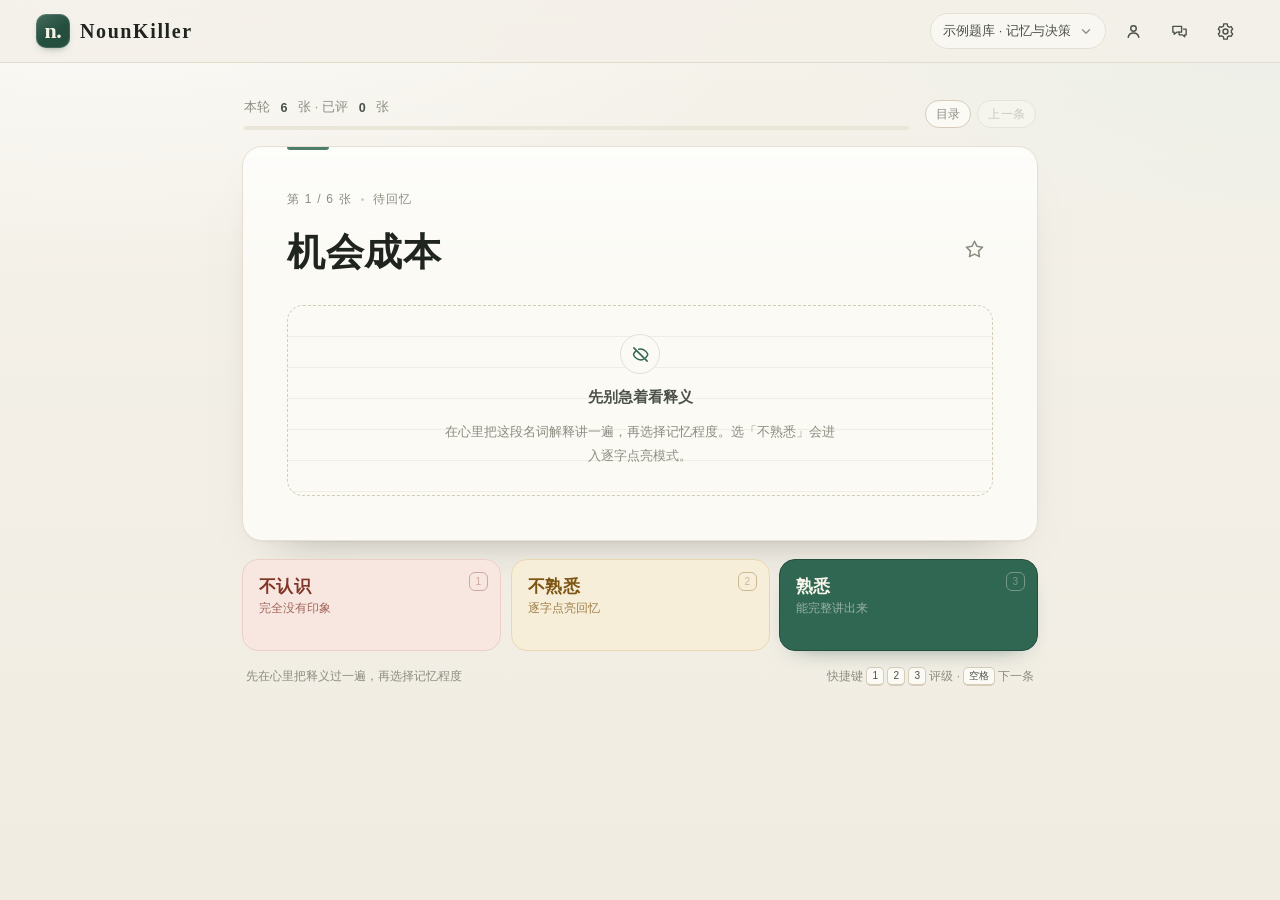
==== commit c6d361cf: "2.0.0：题库群组（群号申请、邮箱邀请、群文件与群设置）、顶栏群组入口与品牌名自适应" ====
--- a/web/index.html
+++ b/web/index.html
@@ -3,6 +3,7 @@
 <head>
   <meta charset="utf-8">
   <meta name="viewport" content="width=device-width, initial-scale=1, maximum-scale=1, user-scalable=no, viewport-fit=cover">
+  <meta name="app-version" content="2.0.0">
   <meta name="theme-color" content="#f3f0e8">
   <meta name="description" content="NounKiller —— 用三级记忆评级和逐字回忆，把名词解释真正背下来。">
   <title>NounKiller · 名词解释记忆</title>
@@ -16,7 +17,7 @@
     <header class="appbar">
       <button class="brand" id="brandHome" type="button" aria-label="回到当前题库">
         <span class="seal" aria-hidden="true">n.</span>
-        <span class="brand-name">NounKiller</span>
+        <span class="brand-name" id="brandName">NounKiller</span>
       </button>
       <div class="appbar-right">
         <button class="deck-chip" id="deckBtn" type="button" aria-haspopup="dialog">
@@ -25,6 +26,9 @@
         </button>
         <button class="icon-btn account-btn" id="accountBtn" type="button" aria-label="登录账号" aria-haspopup="dialog">
           <svg viewBox="0 0 20 20" aria-hidden="true"><circle cx="10" cy="6.8" r="2.9" fill="none" stroke="currentColor" stroke-width="1.5"/><path d="M4.4 16.2c.5-3 2.8-4.7 5.6-4.7s5.1 1.7 5.6 4.7" fill="none" stroke="currentColor" stroke-width="1.5" stroke-linecap="round"/></svg>
+        </button>
+        <button class="icon-btn" id="groupBtn" type="button" aria-label="群组题库" aria-haspopup="dialog">
+          <svg viewBox="0 0 20 20" aria-hidden="true"><path d="M3 4.6h9.2v6.1H7.1L4.4 13v-2.3H3Z" fill="none" stroke="currentColor" stroke-width="1.4" stroke-linejoin="round"/><path d="M13.6 7.5h3.4v6h-1.5v2l-2.5-2h-3.4V10" fill="none" stroke="currentColor" stroke-width="1.4" stroke-linejoin="round"/></svg>
         </button>
         <button class="icon-btn" id="settingsBtn" type="button" aria-label="设置" aria-haspopup="dialog">
           <svg viewBox="0 0 20 20" aria-hidden="true"><path d="M10 12.6a2.6 2.6 0 1 0 0-5.2 2.6 2.6 0 0 0 0 5.2Z" fill="none" stroke="currentColor" stroke-width="1.5"/><path d="M16.1 11.2a6.6 6.6 0 0 0 0-2.4l1.5-1.2-1.6-2.8-1.9.7a6.5 6.5 0 0 0-2-1.2L11.9 2H8.1l-.2 2.3a6.5 6.5 0 0 0-2 1.2l-1.9-.7L2.4 7.6l1.5 1.2a6.6 6.6 0 0 0 0 2.4l-1.5 1.2 1.6 2.8 1.9-.7a6.5 6.5 0 0 0 2 1.2l.2 2.3h3.8l.2-2.3a6.5 6.5 0 0 0 2-1.2l1.9.7 1.6-2.8-1.5-1.2Z" fill="none" stroke="currentColor" stroke-width="1.4" stroke-linejoin="round"/></svg>
@@ -102,9 +106,11 @@
             <p class="modal-kicker" id="modalKicker">NounKiller</p>
             <h2 id="modalTitle">题库</h2>
           </div>
-          <button class="icon-btn" type="button" data-close="1" aria-label="关闭">
-            <svg viewBox="0 0 20 20" aria-hidden="true"><path d="M5 5l10 10M15 5 5 15" stroke="currentColor" stroke-width="1.6" stroke-linecap="round"/></svg>
-          </button>
+          <div class="modal-head-actions" id="modalActions">
+            <button class="icon-btn" type="button" data-close="1" aria-label="关闭">
+              <svg viewBox="0 0 20 20" aria-hidden="true"><path d="M5 5l10 10M15 5 5 15" stroke="currentColor" stroke-width="1.6" stroke-linecap="round"/></svg>
+            </button>
+          </div>
         </header>
         <div class="modal-body" id="modalBody"></div>
         <footer class="modal-foot" id="modalFoot"></footer>
--- a/web/css/app.css
+++ b/web/css/app.css
@@ -113,7 +113,7 @@
 .brand {
   display: inline-flex;
   align-items: center;
-  flex: 0 1 auto;
+  flex: 0 0 auto;
   gap: 10px;
   min-width: 0;
   padding: 0;
@@ -152,9 +152,9 @@
 
 .appbar-right {
   display: flex;
-  flex: none;
-  align-items: center;
-  gap: 8px;
+  flex: 0 1 auto;
+  align-items: center;
+  gap: clamp(2px, 0.7vw, 8px);
   min-width: 0;
 }
 
@@ -162,7 +162,8 @@
   display: inline-flex;
   align-items: center;
   gap: 8px;
-  min-width: 0;
+  flex: 0 1 auto;
+  min-width: 64px;
   max-width: min(46vw, 340px);
   padding: 8px 12px;
   border: 1px solid var(--line);
@@ -873,6 +874,8 @@
   padding: 22px 24px 14px;
 }
 
+.modal-head-actions { display: flex; align-items: center; gap: 6px; flex: none; }
+
 .modal-kicker {
   margin: 0 0 4px;
   color: var(--accent);
@@ -902,6 +905,7 @@
 }
 
 .modal-foot .foot-left { margin-right: auto; color: var(--muted); font-size: 12px; }
+.modal-foot-row { display: flex; align-items: center; gap: 10px; width: 100%; }
 
 .modal-foot .primary-btn, .modal-foot .ghost-btn { min-height: 44px; padding: 0 18px; font-size: 13.5px; }
 
@@ -1260,7 +1264,7 @@
   .brand { gap: 7px; }
   .brand-name { max-width: 38vw; font-size: 17px; letter-spacing: 0.04em; }
   .seal { width: 31px; height: 31px; font-size: 19px; }
-  .appbar-right { gap: 6px; }
+  .appbar-right { gap: clamp(2px, 0.7vw, 6px); }
   .deck-chip { max-width: 36vw; padding: 6px 9px; font-size: 12px; }
   .icon-btn { width: 34px; height: 34px; }
 
@@ -1380,6 +1384,21 @@
   margin: 0 0 14px; color: var(--muted); font-size: 12.5px; line-height: 1.75;
 }
 .field-hint { margin: 0; color: var(--muted); font-size: 11px; }
+.auth-link {
+  align-self: flex-start;
+  margin-top: 2px;
+  padding: 0;
+  border: 0;
+  background: transparent;
+  color: var(--accent);
+  font: inherit;
+  font-size: 11.5px;
+  text-align: left;
+  text-decoration: underline;
+  text-underline-offset: 3px;
+  cursor: pointer;
+}
+.auth-send { margin-top: 8px; align-self: flex-start; min-height: 34px; padding: 0 12px; font-size: 12px; }
 .account-error {
   margin: 0 0 10px; padding: 9px 11px; border-radius: 9px;
   background: #f7e7e4; color: var(--brick); font-size: 12px; line-height: 1.5;
@@ -1428,7 +1447,125 @@
   max-width: 82%; padding: 9px 12px 7px; border-radius: 13px;
   background: var(--surface-2); border: 1px solid var(--line);
 }
-.msg-row.from-user .msg-bubble { background: #e7efe9; border-color: #d6e2d9; }
+.msg-row.from-user .msg-bubble { background: var(--accent); border-color: var(--accent); color: #fff; }
+.msg-row.from-user .msg-who, .msg-row.from-user .msg-time { color: rgba(255,255,255,.78); }
+.msg-row .msg-who { margin-bottom: 2px; color: var(--muted); font-size: 10.5px; }
+.msg-deck { margin-top: 7px; padding: 9px 10px; border-radius: 9px; background: rgba(255,255,255,.16); border: 1px solid rgba(255,255,255,.28); }
+.msg-row.from-admin .msg-deck { background: var(--surface); border-color: var(--line); }
+.msg-deck-name { font-weight: 600; font-size: 13px; }
+.msg-deck-meta { margin-top: 2px; font-size: 11px; opacity: .78; }
+.msg-deck-actions { display: flex; gap: 6px; margin-top: 7px; }
+.msg-deck-btn {
+  flex: 1; min-width: 0; min-height: 34px; padding: 0 6px; border-radius: 8px;
+  border: 1px solid currentColor; background: transparent; color: inherit;
+  font: inherit; font-size: 12px; cursor: pointer;
+}
+.msg-deck-btn:hover { background: rgba(255, 255, 255, 0.14); }
+.msg-row.from-admin .msg-deck-btn:hover { background: var(--surface-2); }
+.deck-preview-head { display: flex; align-items: center; gap: 8px; padding: 2px 0 8px; border-bottom: 1px solid var(--line); }
+.deck-preview-title { min-width: 0; overflow: hidden; text-overflow: ellipsis; white-space: nowrap; font-family: var(--font-serif); font-size: 15px; }
+.deck-preview-head .group-row-meta { flex: none; }
+.deck-preview-card { padding: 9px 0; border-bottom: 1px solid var(--line); }
+.deck-preview-card:last-child { border-bottom: 0; }
+.deck-preview-term { font-size: 13px; font-weight: 600; word-break: break-word; }
+.deck-preview-def { margin-top: 2px; color: var(--ink-soft); font-size: 12px; line-height: 1.65; word-break: break-word; }
+.group-panel .thread-list { max-height: 40vh; }
+.group-composer { margin-top: 8px; }
+.group-attach {
+  position: relative; flex: none; width: 44px; height: 44px; display: flex;
+  align-items: center; justify-content: center; border-radius: 11px;
+  border: 1px solid var(--line-strong); background: var(--surface);
+  color: var(--ink-soft); cursor: pointer;
+}
+.group-attach:hover { border-color: var(--accent); color: var(--accent); }
+.group-attach.on { border-color: var(--accent); background: rgba(47, 103, 83, 0.08); color: var(--accent); }
+.group-attach-icon { display: flex; pointer-events: none; }
+.group-attach-icon svg { width: 19px; height: 19px; }
+.group-attach-select {
+  position: absolute; inset: 0; width: 100%; height: 100%;
+  opacity: 0; cursor: pointer; font: inherit;
+}
+.group-send-btn svg { width: 19px; height: 19px; }
+.group-send-btn:disabled { opacity: .55; cursor: default; }
+.group-attach-chip {
+  display: flex; align-items: center; gap: 4px; align-self: flex-start;
+  margin-top: 8px; max-width: 100%; padding: 3px 4px 3px 10px;
+  border: 1px solid var(--line); border-radius: 999px;
+  background: var(--surface-2); color: var(--ink-soft); font-size: 11px;
+}
+.group-attach-chip[hidden] { display: none; }
+.group-attach-chip span { overflow: hidden; text-overflow: ellipsis; white-space: nowrap; }
+.group-attach-clear {
+  flex: none; width: 20px; height: 20px; padding: 0; border: 0; border-radius: 50%;
+  background: transparent; color: var(--muted); font-size: 11px; line-height: 1; cursor: pointer;
+}
+.group-attach-clear:hover { background: var(--line); color: var(--ink); }
+
+/* 群组：列表 / 消息 / 设置 */
+
+.group-list-head { display: flex; align-items: center; justify-content: space-between; gap: 10px; padding-bottom: 2px; }
+.group-list-title { color: var(--ink-soft); font-size: 12px; font-weight: 600; letter-spacing: 0.04em; }
+.group-inbox-btn { min-height: 36px; padding: 0 12px; font-size: 11.5px; }
+.group-inbox-btn.has-badge { border-color: var(--amber-line); background: var(--amber-tint); color: var(--amber-deep); }
+.group-list { display: flex; flex-direction: column; max-height: 44vh; overflow-y: auto; }
+.group-item {
+  display: flex; align-items: center; gap: 11px; width: 100%; min-height: 46px; padding: 11px 6px;
+  border: 0; border-bottom: 1px solid var(--line); background: transparent;
+  color: var(--ink); font: inherit; text-align: left; cursor: pointer;
+}
+.group-item:last-child { border-bottom: 0; }
+.group-item:hover { background: var(--surface-2); }
+.group-item-mark {
+  display: flex; align-items: center; justify-content: center; flex: none;
+  width: 34px; height: 34px; border-radius: 10px; border: 1px solid var(--line);
+  background: var(--surface-2); color: var(--accent); font-family: var(--font-serif); font-size: 15px;
+}
+.group-item-main { display: flex; flex-direction: column; gap: 3px; flex: 1; min-width: 0; }
+.group-item-name { display: flex; align-items: center; gap: 6px; flex-wrap: wrap; font-size: 13.5px; font-weight: 600; word-break: break-all; }
+.group-item-meta { color: var(--muted); font-size: 11px; }
+.group-tag {
+  padding: 1px 6px; border-radius: 999px; background: rgba(47, 103, 83, 0.1);
+  color: var(--accent); font-size: 10px; font-style: normal; font-weight: 500; white-space: nowrap;
+}
+.group-empty { margin: 0; padding: 26px 8px; color: var(--muted); font-size: 12.5px; text-align: center; line-height: 1.8; }
+.group-form { display: flex; flex-direction: column; gap: 10px; }
+.group-note { margin: 0; color: var(--muted); font-size: 12px; line-height: 1.75; }
+.group-inbox { display: flex; flex-direction: column; min-height: 200px; }
+.group-inbox-list { display: flex; flex-direction: column; max-height: 46vh; overflow-y: auto; }
+.group-row { display: flex; align-items: center; gap: 10px; padding: 10px 2px; border-bottom: 1px solid var(--line); }
+.group-row:last-child { border-bottom: 0; }
+.group-row-main { flex: 1; min-width: 0; }
+.group-row-title { display: flex; align-items: center; gap: 6px; flex-wrap: wrap; font-size: 13px; font-weight: 600; word-break: break-all; }
+.group-row-meta { margin-top: 2px; color: var(--muted); font-size: 11px; line-height: 1.6; word-break: break-all; }
+.group-row-actions { display: flex; align-items: center; gap: 6px; flex: none; }
+.group-row .ghost-btn, .group-row-actions .ghost-btn { min-height: 34px; padding: 0 10px; font-size: 11.5px; }
+.group-section-label {
+  margin-top: 12px; padding-bottom: 4px; border-bottom: 1px solid var(--line);
+  color: var(--ink-soft); font-size: 11.5px; font-weight: 600; letter-spacing: 0.04em;
+}
+.group-inline-form { display: flex; align-items: center; gap: 8px; padding: 8px 0 4px; }
+.group-inline-form .text-input { flex: 1; min-width: 0; padding: 9px 11px; border-radius: 10px; font-size: 13px; }
+.group-inline-form .ghost-btn { flex: none; min-height: 38px; }
+.group-settings { display: flex; flex-direction: column; min-height: 240px; }
+.group-settings-body { display: flex; flex-direction: column; max-height: 52vh; overflow-y: auto; padding-right: 2px; }
+.group-settings-name { font-family: var(--font-serif); font-size: 19px; line-height: 1.35; word-break: break-all; }
+.group-chat-head { display: flex; align-items: center; gap: 10px; padding-bottom: 8px; border-bottom: 1px solid var(--line); }
+.group-chat-info { flex: 1; min-width: 0; }
+.group-chat-name {
+  min-width: 0; overflow: hidden; text-overflow: ellipsis; white-space: nowrap;
+  font-family: var(--font-serif); font-size: 16.5px;
+}
+.group-chat .thread-list { max-height: 38vh; }
+.group-leave { width: 100%; margin: 14px 0 4px; }
+.danger-text { color: var(--brick); }
+.danger-text:hover { color: var(--brick-deep); }
+
+@media (max-width: 720px) {
+  .group-list { max-height: 40vh; }
+  .group-chat .thread-list { max-height: 32vh; }
+  .group-settings-body { max-height: 46vh; }
+}
+
 .msg-body { font-size: 13.5px; line-height: 1.7; white-space: pre-wrap; word-break: break-word; }
 .msg-time { margin-top: 4px; color: var(--muted); font-size: 10px; text-align: right; }
 .thread-composer { display: flex; gap: 8px; align-items: flex-end; }
@@ -1438,7 +1575,18 @@
   color: var(--ink); font: inherit; font-size: 13px; line-height: 1.6;
 }
 .thread-composer textarea:focus { outline: none; border-color: var(--accent); box-shadow: 0 0 0 3px rgba(47, 103, 83, 0.12); }
-.thread-composer .primary-btn { min-height: 46px; padding: 0 16px; }
+.thread-composer .primary-btn { min-height: 46px; padding: 0 16px; white-space: nowrap; }
+
+.group-composer { align-items: center; gap: 8px; }
+.group-composer textarea {
+  height: 46px; min-height: 46px; max-height: 46px; resize: none;
+  padding: 12px; line-height: 20px;
+}
+.thread-composer .group-send-btn {
+  flex: none; width: 46px; min-width: 46px; height: 46px; min-height: 46px; padding: 0;
+  display: flex; align-items: center; justify-content: center; border-radius: 11px;
+}
+.group-attach { width: 46px; height: 46px; }
 
 .admin-toolbar { display: flex; align-items: center; justify-content: space-between; gap: 10px; margin-bottom: 7px; }
 .admin-summary { color: var(--muted); font-size: 11.5px; }
@@ -1461,6 +1609,8 @@
 }
 .admin-tag.unread { background: #f6e9d1; color: var(--amber); }
 .admin-open { min-height: 34px; padding: 0 12px; font-size: 11.5px; flex: none; }
+.admin-user-actions { display: flex; align-items: center; gap: 7px; flex: none; }
+.admin-delete { min-height: 34px; padding: 0 12px; font-size: 11.5px; }
 .back-btn { align-self: flex-start; min-height: 32px; padding: 0 10px; font-size: 11.5px; }
 .admin-thread .thread-list { max-height: 36vh; }
 
